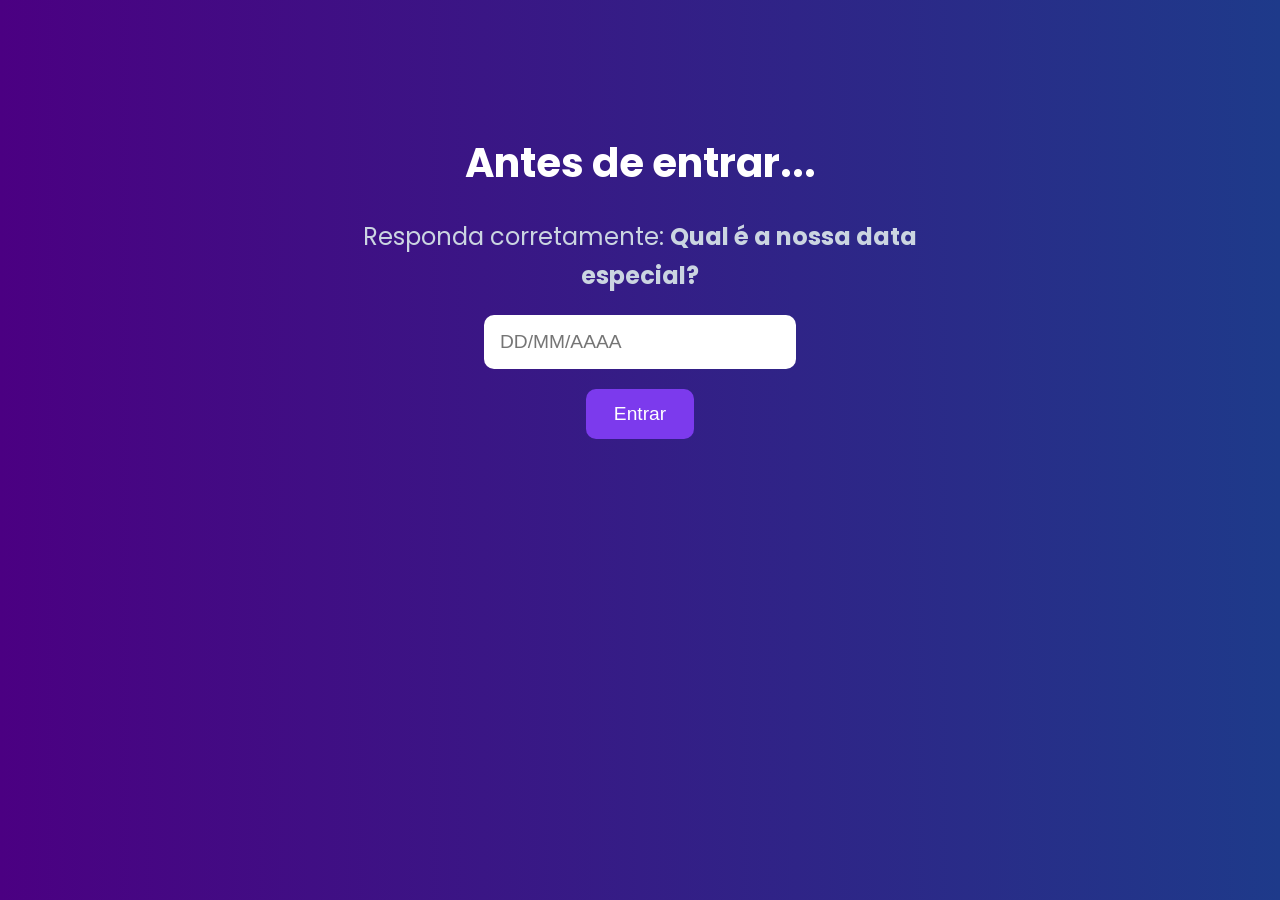
==== index.html @ 5563660d "Update index.html" ====
<!DOCTYPE html>
<html lang="pt-BR">
<head>
  <meta charset="UTF-8" />
  <title>Te amo, mozi</title>
  <link rel="stylesheet" href="style.css" />
  <link
    href="https://fonts.googleapis.com/css2?family=Poppins:wght@400;700&family=Orbitron:wght@700&display=swap"
    rel="stylesheet"
  />
  <style>
    body {
      margin: 0;
      overflow-x: hidden;
      background: linear-gradient(to right, #4b0082, #1e3a8a);
      font-family: "Poppins", sans-serif;
      color: white;
    }

    #conteudo-principal,
    #tela-boas-vindas {
      display: none;
    }

    #tela-senha,
    #tela-boas-vindas {
      text-align: center;
      padding: 80px 20px;
    }

    #tela-senha h2,
    #tela-boas-vindas h2 {
      font-size: 2.5rem;
      margin-bottom: 25px;
    }

    #tela-senha p,
    #tela-boas-vindas p {
      font-size: 1.5rem;
      line-height: 1.6;
      max-width: 600px;
      margin: 0 auto;
    }

    input {
      padding: 16px;
      border-radius: 10px;
      border: none;
      font-size: 1.2rem;
      width: 280px;
      max-width: 90%;
      margin-top: 20px;
    }

    button {
      padding: 14px 28px;
      border-radius: 10px;
      border: none;
      background-color: #7c3aed;
      color: white;
      font-size: 1.2rem;
      margin-top: 20px;
      cursor: pointer;
    }

    .erro {
      color: #f87171;
      margin-top: 15px;
      font-size: 1.1rem;
    }

    .fade-in {
      animation: fadeIn 1.2s ease forwards;
    }

    @keyframes fadeIn {
      from {
        opacity: 0;
        transform: translateY(20px);
      }
      to {
        opacity: 1;
        transform: translateY(0);
      }
    }

    .digitando {
      font-size: 1.3rem;
      font-weight: 400;
      color: #dbeafe;
      margin-top: 20px;
      min-height: 2rem;
      font-family: "Poppins", sans-serif;
    }

    .mensagem-apos-contador {
      margin-top: 30px;
      font-size: 1.2rem;
      color: #f1f5f9;
      padding: 0 20px;
    }

    .mensagens-finais {
      margin-top: 40px;
      font-size: 1.3rem;
      color: #dbeafe;
      padding: 0 20px;
      max-width: 700px;
      margin-left: auto;
      margin-right: auto;
      line-height: 1.6;
    }

    @media screen and (max-width: 600px) {
      #tela-senha h2,
      #tela-boas-vindas h2 {
        font-size: 2rem;
      }

      #tela-senha p,
      #tela-boas-vindas p {
        font-size: 1.2rem;
      }

      input,
      button {
        font-size: 1.1rem;
      }

      .digitando {
        font-size: 1.2rem;
      }

      .mensagens-finais {
        font-size: 1.1rem;
      }
    }
  </style>
</head>
<body>
  <!-- TELA DE PERGUNTA -->
  <div id="tela-senha">
    <h2>Antes de entrar...</h2>
    <p>Responda corretamente: <strong>Qual é a nossa data especial?</strong></p>
    <input type="text" id="resposta" placeholder="DD/MM/AAAA" />
    <br />
    <button onclick="verificarResposta()">Entrar</button>
    <div id="mensagem-erro" class="erro"></div>
  </div>

  <!-- TELA DE BOAS-VINDAS -->
  <div id="tela-boas-vindas">
    <h2 class="fade-in">Bem-vinda, mozi! 💜</h2>
    <p class="digitando" id="mensagem-digitando"></p>
  </div>

  <!-- CONTEÚDO PRINCIPAL -->
  <div id="conteudo-principal">
    <h1>Te amo para sempre</h1>
    <p>Desde 02/11/2021 às 23:27 se passaram:</p>

    <div class="contador-blocos">
      <div class="bloco">
        <div class="valor" id="anos" style="color: #1e3a8a;">00</div>
        <div class="label">ANOS</div>
      </div>
      <div class="bloco">
        <div class="valor" id="meses" style="color: #1e3a8a;">00</div>
        <div class="label">MESES</div>
      </div>
      <div class="bloco">
        <div class="valor" id="dias" style="color: #1e3a8a;">00</div>
        <div class="label">DIAS</div>
      </div>
      <div class="bloco">
        <div class="valor" id="horas" style="color: #1e3a8a;">00</div>
        <div class="label">HORAS</div>
      </div>
      <div class="bloco">
        <div class="valor" id="minutos" style="color: #1e3a8a;">00</div>
        <div class="label">MINUTOS</div>
      </div>
      <div class="bloco">
        <div class="valor" id="segundos" style="color: #1e3a8a;">00</div>
        <div class="label">SEGUNDOS</div>
      </div>
    </div>

    <div class="mensagem-apos-contador">
      <p>A cada instante que passa o meu amor por você só aumenta.  
      <br>Sorte a minha é saber que este contador vai até o infinito!</p>
    </div>

    <div class="carrossel">
      <div class="moldura">
        <img
          id="imagem-carrossel"
          src="imagens/imagem1.jpg"
          alt="Carrossel de fotos"
        />
      </div>
    </div>

    <div class="mensagens-finais">
      <p>Quero que você acesse esta página sempre que estiver insegura com alguma coisa.  
      Nós vamos ficar juntos para sempre, e é por isso que faremos tudo dar certo!</p>

      <p>Obrigado por dividir a eternidade comigo.  
      Te amo, mozi 💜</p>
    </div>
  </div>

  <!-- SCRIPTS -->
  <script src="script.js"></script>
  <script>
    function verificarResposta() {
      const resposta = document.getElementById("resposta").value.trim().toLowerCase();
      const correta = "02/11/2021";

      if (resposta === correta || resposta === "02-11-2021") {
        document.getElementById("tela-senha").style.display = "none";
        document.getElementById("tela-boas-vindas").style.display = "block";

        digitarMensagem("A cada segundo que passa eu te amo ainda mais...");

        setTimeout(() => {
          document.getElementById("tela-boas-vindas").style.display = "none";
          const conteudo = document.getElementById("conteudo-principal");
          conteudo.style.display = "block";
          conteudo.classList.add("fade-in");
        }, 6500);
      } else {
        document.getElementById("mensagem-erro").textContent = "Não é essa kkkkk";
      }
    }

    function digitarMensagem(texto) {
      const elemento = document.getElementById("mensagem-digitando");
      elemento.textContent = "";
      let i = 0;
      const intervalo = setInterval(() => {
        elemento.textContent += texto.charAt(i);
        i++;
        if (i >= texto.length) clearInterval(intervalo);
      }, 50);
    }
  </script>
</body>
</html>
---- style.css ----
@import url('https://fonts.googleapis.com/css2?family=Poppins:wght@400;700&family=Orbitron:wght@700&display=swap');

body {
    margin: 0;
    overflow-x: hidden;
    background: linear-gradient(to right, #4b0082, #1e3a8a);
    font-family: 'Poppins', sans-serif;
    color: white;
    text-align: center;
    padding: 20px;
}

h1 {
    font-size: 2.5rem;
    margin-top: 20px;
}

p {
    font-size: 1.2rem;
    color: #cbd5e1;
}

.contador-blocos {
    display: flex;
    flex-wrap: wrap;
    justify-content: center;
    gap: 20px;
    margin: 30px 0;
}

.bloco {
    display: flex;
    flex-direction: column;
    align-items: center;
    background-color: #0f172a;
    border-radius: 12px;
    padding: 14px 20px;
    min-width: 90px;
    box-shadow: 0 4px 12px rgba(0,0,0,0.3);
}

.valor {
    font-family: 'Orbitron', sans-serif;
    font-size: 2.5rem;
    color: #38bdf8;
    letter-spacing: 2px;
}

.label {
    font-size: 0.9rem;
    color: #f1f5f9;
    margin-top: 5px;
}

.carrossel {
    margin-top: 30px;
    display: flex;
    justify-content: center;
}

.moldura {
    display: inline-block;
    padding: 6px;
    border-radius: 24px;
    background: linear-gradient(135deg, #7c3aed, #3b82f6);
    box-shadow: 0 0 20px rgba(124, 58, 237, 0.5);
    width: 100%;
    max-width: 500px;
}

.carrossel img {
    width: 100%;
    height: auto;
    border-radius: 20px;
    display: block;
    transition: opacity 1s ease-in-out;
}

.mensagem {
    margin-top: 40px;
    font-size: 1.4rem;
    color: #dbeafe;
    font-weight: bold;
}

@media screen and (max-width: 600px) {
    h1 {
        font-size: 2rem;
    }

    .valor {
        font-size: 3rem;
    }

    .label, p {
        font-size: 1.1rem;
    }

    .bloco {
        min-width: 100px;
        padding: 16px;
    }

    .mensagem {
        font-size: 1.2rem;
    }

    .moldura {
        max-width: 100%;
    }
}
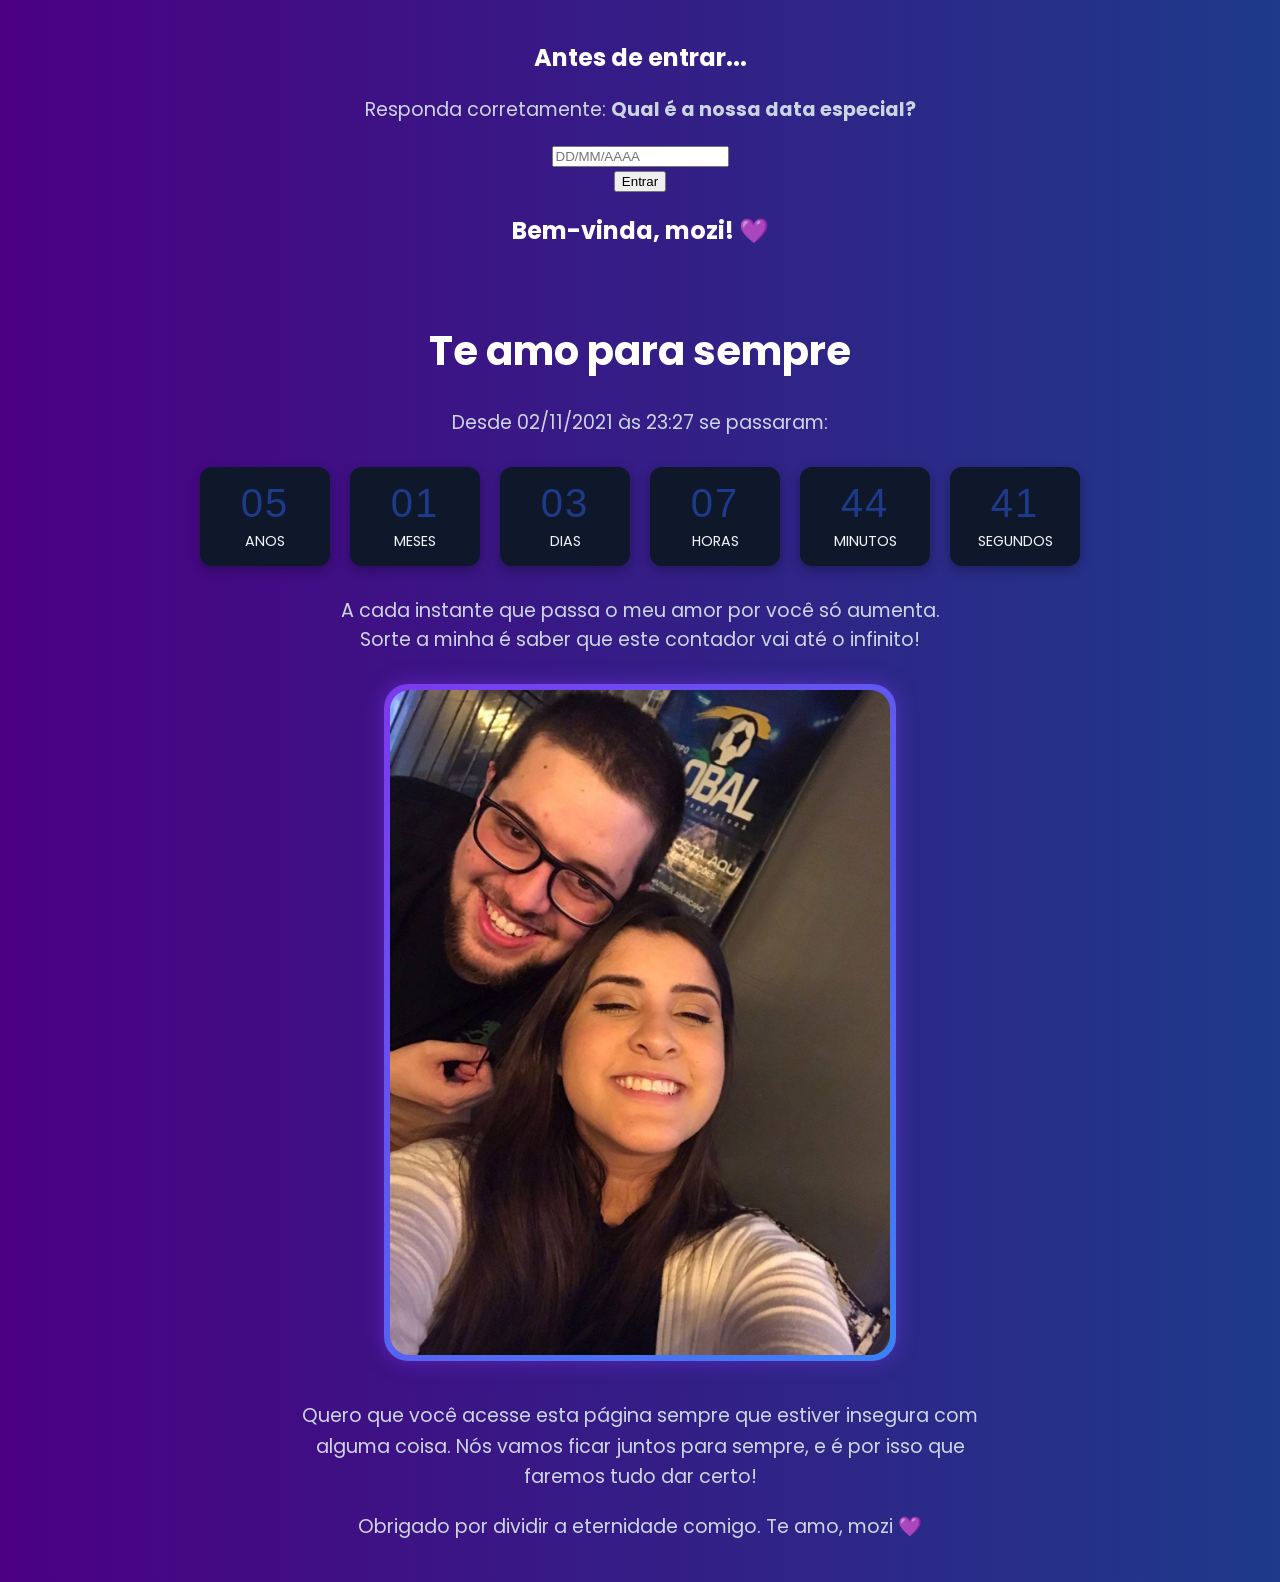
==== commit 0f03766b: "Update index.html" ====
--- a/index.html
+++ b/index.html
@@ -2,140 +2,13 @@
 <html lang="pt-BR">
 <head>
   <meta charset="UTF-8" />
+  <meta name="viewport" content="width=device-width, initial-scale=1.0, maximum-scale=1.0, user-scalable=no" />
   <title>Te amo, mozi</title>
   <link rel="stylesheet" href="style.css" />
   <link
     href="https://fonts.googleapis.com/css2?family=Poppins:wght@400;700&family=Orbitron:wght@700&display=swap"
     rel="stylesheet"
   />
-  <style>
-    body {
-      margin: 0;
-      overflow-x: hidden;
-      background: linear-gradient(to right, #4b0082, #1e3a8a);
-      font-family: "Poppins", sans-serif;
-      color: white;
-    }
-
-    #conteudo-principal,
-    #tela-boas-vindas {
-      display: none;
-    }
-
-    #tela-senha,
-    #tela-boas-vindas {
-      text-align: center;
-      padding: 80px 20px;
-    }
-
-    #tela-senha h2,
-    #tela-boas-vindas h2 {
-      font-size: 2.5rem;
-      margin-bottom: 25px;
-    }
-
-    #tela-senha p,
-    #tela-boas-vindas p {
-      font-size: 1.5rem;
-      line-height: 1.6;
-      max-width: 600px;
-      margin: 0 auto;
-    }
-
-    input {
-      padding: 16px;
-      border-radius: 10px;
-      border: none;
-      font-size: 1.2rem;
-      width: 280px;
-      max-width: 90%;
-      margin-top: 20px;
-    }
-
-    button {
-      padding: 14px 28px;
-      border-radius: 10px;
-      border: none;
-      background-color: #7c3aed;
-      color: white;
-      font-size: 1.2rem;
-      margin-top: 20px;
-      cursor: pointer;
-    }
-
-    .erro {
-      color: #f87171;
-      margin-top: 15px;
-      font-size: 1.1rem;
-    }
-
-    .fade-in {
-      animation: fadeIn 1.2s ease forwards;
-    }
-
-    @keyframes fadeIn {
-      from {
-        opacity: 0;
-        transform: translateY(20px);
-      }
-      to {
-        opacity: 1;
-        transform: translateY(0);
-      }
-    }
-
-    .digitando {
-      font-size: 1.3rem;
-      font-weight: 400;
-      color: #dbeafe;
-      margin-top: 20px;
-      min-height: 2rem;
-      font-family: "Poppins", sans-serif;
-    }
-
-    .mensagem-apos-contador {
-      margin-top: 30px;
-      font-size: 1.2rem;
-      color: #f1f5f9;
-      padding: 0 20px;
-    }
-
-    .mensagens-finais {
-      margin-top: 40px;
-      font-size: 1.3rem;
-      color: #dbeafe;
-      padding: 0 20px;
-      max-width: 700px;
-      margin-left: auto;
-      margin-right: auto;
-      line-height: 1.6;
-    }
-
-    @media screen and (max-width: 600px) {
-      #tela-senha h2,
-      #tela-boas-vindas h2 {
-        font-size: 2rem;
-      }
-
-      #tela-senha p,
-      #tela-boas-vindas p {
-        font-size: 1.2rem;
-      }
-
-      input,
-      button {
-        font-size: 1.1rem;
-      }
-
-      .digitando {
-        font-size: 1.2rem;
-      }
-
-      .mensagens-finais {
-        font-size: 1.1rem;
-      }
-    }
-  </style>
 </head>
 <body>
   <!-- TELA DE PERGUNTA -->
@@ -160,30 +33,12 @@
     <p>Desde 02/11/2021 às 23:27 se passaram:</p>
 
     <div class="contador-blocos">
-      <div class="bloco">
-        <div class="valor" id="anos" style="color: #1e3a8a;">00</div>
-        <div class="label">ANOS</div>
-      </div>
-      <div class="bloco">
-        <div class="valor" id="meses" style="color: #1e3a8a;">00</div>
-        <div class="label">MESES</div>
-      </div>
-      <div class="bloco">
-        <div class="valor" id="dias" style="color: #1e3a8a;">00</div>
-        <div class="label">DIAS</div>
-      </div>
-      <div class="bloco">
-        <div class="valor" id="horas" style="color: #1e3a8a;">00</div>
-        <div class="label">HORAS</div>
-      </div>
-      <div class="bloco">
-        <div class="valor" id="minutos" style="color: #1e3a8a;">00</div>
-        <div class="label">MINUTOS</div>
-      </div>
-      <div class="bloco">
-        <div class="valor" id="segundos" style="color: #1e3a8a;">00</div>
-        <div class="label">SEGUNDOS</div>
-      </div>
+      <div class="bloco"><div class="valor" id="anos" style="color: #1e3a8a;">00</div><div class="label">ANOS</div></div>
+      <div class="bloco"><div class="valor" id="meses" style="color: #1e3a8a;">00</div><div class="label">MESES</div></div>
+      <div class="bloco"><div class="valor" id="dias" style="color: #1e3a8a;">00</div><div class="label">DIAS</div></div>
+      <div class="bloco"><div class="valor" id="horas" style="color: #1e3a8a;">00</div><div class="label">HORAS</div></div>
+      <div class="bloco"><div class="valor" id="minutos" style="color: #1e3a8a;">00</div><div class="label">MINUTOS</div></div>
+      <div class="bloco"><div class="valor" id="segundos" style="color: #1e3a8a;">00</div><div class="label">SEGUNDOS</div></div>
     </div>
 
     <div class="mensagem-apos-contador">
@@ -193,11 +48,7 @@
 
     <div class="carrossel">
       <div class="moldura">
-        <img
-          id="imagem-carrossel"
-          src="imagens/imagem1.jpg"
-          alt="Carrossel de fotos"
-        />
+        <img id="imagem-carrossel" src="imagens/imagem1.jpg" alt="Carrossel de fotos" />
       </div>
     </div>
 
@@ -223,11 +74,18 @@
 
         digitarMensagem("A cada segundo que passa eu te amo ainda mais...");
 
+        // Habilita zoom novamente quando o conteúdo principal for exibido
         setTimeout(() => {
           document.getElementById("tela-boas-vindas").style.display = "none";
           const conteudo = document.getElementById("conteudo-principal");
           conteudo.style.display = "block";
           conteudo.classList.add("fade-in");
+
+          // Atualiza meta tag viewport para permitir zoom novamente
+          const viewport = document.querySelector('meta[name=viewport]');
+          if (viewport) {
+            viewport.setAttribute("content", "width=device-width, initial-scale=1.0");
+          }
         }, 6500);
       } else {
         document.getElementById("mensagem-erro").textContent = "Não é essa kkkkk";
--- a/style.css
+++ b/style.css
@@ -1,111 +1,161 @@
 @import url('https://fonts.googleapis.com/css2?family=Poppins:wght@400;700&family=Orbitron:wght@700&display=swap');
 
 body {
-    margin: 0;
-    overflow-x: hidden;
-    background: linear-gradient(to right, #4b0082, #1e3a8a);
-    font-family: 'Poppins', sans-serif;
-    color: white;
-    text-align: center;
-    padding: 20px;
+  margin: 0;
+  overflow-x: hidden;
+  background: linear-gradient(to right, #4b0082, #1e3a8a);
+  font-family: 'Poppins', sans-serif;
+  color: white;
+  text-align: center;
+  padding: 20px;
 }
 
 h1 {
-    font-size: 2.5rem;
-    margin-top: 20px;
+  font-size: 2.5rem;
+  margin-top: 20px;
 }
 
 p {
-    font-size: 1.2rem;
-    color: #cbd5e1;
+  font-size: 1.2rem;
+  color: #cbd5e1;
 }
 
 .contador-blocos {
-    display: flex;
-    flex-wrap: wrap;
-    justify-content: center;
-    gap: 20px;
-    margin: 30px 0;
+  display: flex;
+  flex-wrap: wrap;
+  justify-content: center;
+  gap: 20px;
+  margin: 30px 0;
 }
 
 .bloco {
-    display: flex;
-    flex-direction: column;
-    align-items: center;
-    background-color: #0f172a;
-    border-radius: 12px;
-    padding: 14px 20px;
-    min-width: 90px;
-    box-shadow: 0 4px 12px rgba(0,0,0,0.3);
+  display: flex;
+  flex-direction: column;
+  align-items: center;
+  background-color: #0f172a;
+  border-radius: 12px;
+  padding: 14px 20px;
+  min-width: 90px;
+  box-shadow: 0 4px 12px rgba(0,0,0,0.3);
 }
 
 .valor {
-    font-family: 'Orbitron', sans-serif;
-    font-size: 2.5rem;
-    color: #38bdf8;
-    letter-spacing: 2px;
+  font-family: 'Orbitron', sans-serif;
+  font-size: 2.5rem;
+  color: #1e3a8a; /* mesma cor do fundo */
+  letter-spacing: 2px;
 }
 
 .label {
-    font-size: 0.9rem;
-    color: #f1f5f9;
-    margin-top: 5px;
+  font-size: 0.9rem;
+  color: #f1f5f9;
+  margin-top: 5px;
 }
 
 .carrossel {
-    margin-top: 30px;
-    display: flex;
-    justify-content: center;
+  margin-top: 30px;
+  display: flex;
+  justify-content: center;
 }
 
 .moldura {
-    display: inline-block;
-    padding: 6px;
-    border-radius: 24px;
-    background: linear-gradient(135deg, #7c3aed, #3b82f6);
-    box-shadow: 0 0 20px rgba(124, 58, 237, 0.5);
-    width: 100%;
-    max-width: 500px;
+  display: inline-block;
+  padding: 6px;
+  border-radius: 24px;
+  background: linear-gradient(135deg, #7c3aed, #3b82f6);
+  box-shadow: 0 0 20px rgba(124, 58, 237, 0.5);
+  width: 100%;
+  max-width: 500px;
 }
 
 .carrossel img {
-    width: 100%;
-    height: auto;
-    border-radius: 20px;
-    display: block;
-    transition: opacity 1s ease-in-out;
+  width: 100%;
+  height: auto;
+  border-radius: 20px;
+  display: block;
+  transition: opacity 1s ease-in-out;
 }
 
-.mensagem {
-    margin-top: 40px;
-    font-size: 1.4rem;
-    color: #dbeafe;
-    font-weight: bold;
+.mensagem-apos-contador {
+  margin-top: 30px;
+  font-size: 1.2rem;
+  color: #f1f5f9;
+  padding: 0 20px;
+}
+
+.mensagens-finais {
+  margin-top: 40px;
+  font-size: 1.3rem;
+  color: #dbeafe;
+  padding: 0 20px;
+  max-width: 700px;
+  margin-left: auto;
+  margin-right: auto;
+  line-height: 1.6;
+}
+
+.fade-in {
+  animation: fadeIn 1.2s ease forwards;
+}
+
+@keyframes fadeIn {
+  from {
+    opacity: 0;
+    transform: translateY(20px);
+  }
+  to {
+    opacity: 1;
+    transform: translateY(0);
+  }
+}
+
+.digitando {
+  font-size: 1.3rem;
+  font-weight: 400;
+  color: #dbeafe;
+  margin-top: 20px;
+  min-height: 2rem;
+  font-family: "Poppins", sans-serif;
+}
+
+.erro {
+  color: #f87171;
+  margin-top: 15px;
+  font-size: 1.1rem;
 }
 
 @media screen and (max-width: 600px) {
-    h1 {
-        font-size: 2rem;
-    }
+  h1 {
+    font-size: 2rem;
+  }
 
-    .valor {
-        font-size: 3rem;
-    }
+  .valor {
+    font-size: 3rem;
+  }
 
-    .label, p {
-        font-size: 1.1rem;
-    }
+  .label, p {
+    font-size: 1.1rem;
+  }
 
-    .bloco {
-        min-width: 100px;
-        padding: 16px;
-    }
+  .bloco {
+    min-width: 100px;
+    padding: 16px;
+  }
 
-    .mensagem {
-        font-size: 1.2rem;
-    }
+  .mensagem-apos-contador {
+    font-size: 1.1rem;
+  }
 
-    .moldura {
-        max-width: 100%;
-    }
+  .mensagens-finais {
+    font-size: 1.1rem;
+  }
+
+  input,
+  button {
+    font-size: 16px !important; /* evita zoom no iOS */
+  }
+
+  .digitando {
+    font-size: 1.2rem;
+  }
 }
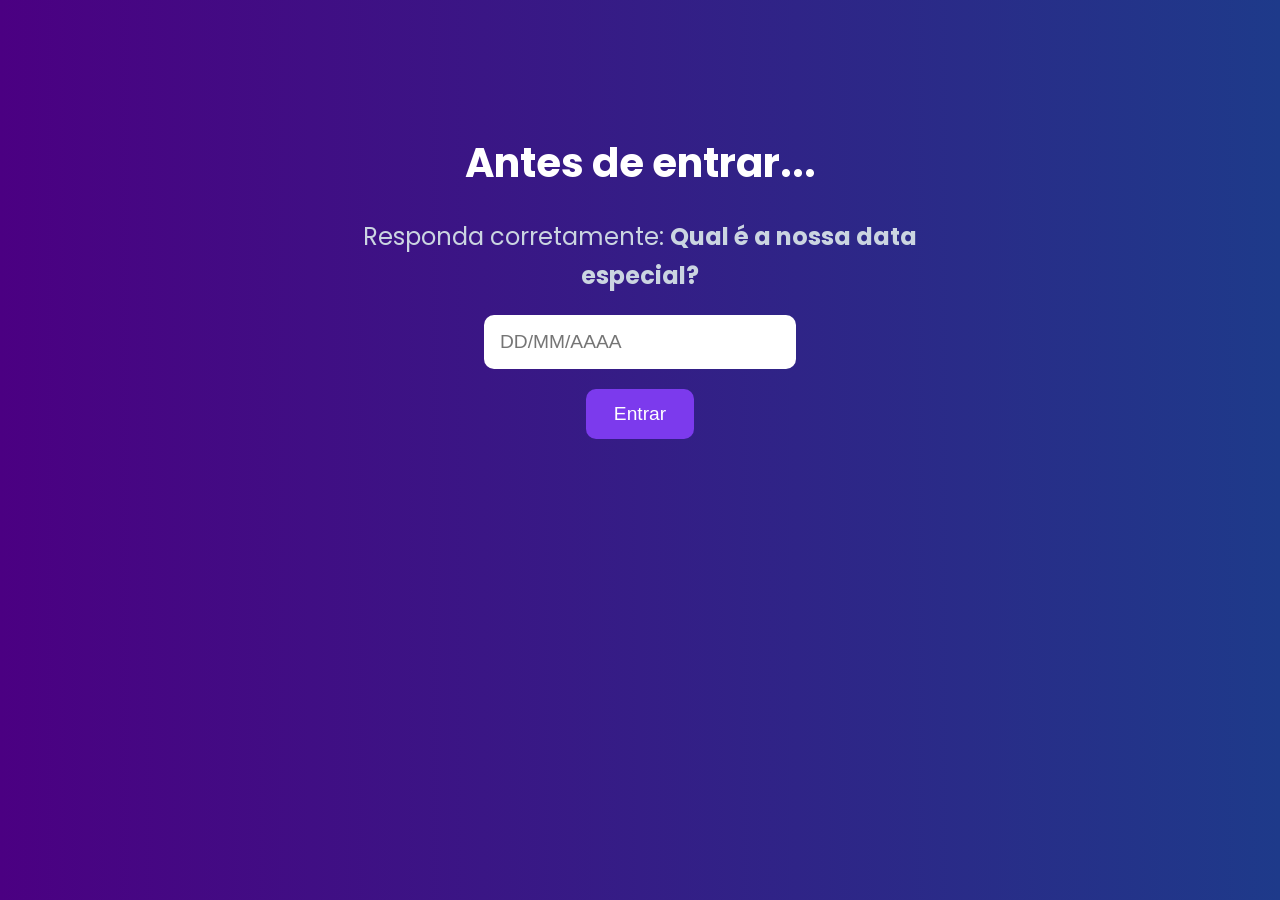
==== commit b62ae4ef: "Update index.html" ====
--- a/index.html
+++ b/index.html
@@ -10,6 +10,143 @@
     rel="stylesheet"
   />
 </head>
+<head>
+  <meta charset="UTF-8" />
+  <title>Te amo, mozi</title>
+  <link rel="stylesheet" href="style.css" />
+  <link
+    href="https://fonts.googleapis.com/css2?family=Poppins:wght@400;700&family=Orbitron:wght@700&display=swap"
+    rel="stylesheet"
+  />
+  <style>
+    body {
+      margin: 0;
+      overflow-x: hidden;
+      background: linear-gradient(to right, #4b0082, #1e3a8a);
+      font-family: "Poppins", sans-serif;
+      color: white;
+    }
+
+    #conteudo-principal,
+    #tela-boas-vindas {
+      display: none;
+    }
+
+    #tela-senha,
+    #tela-boas-vindas {
+      text-align: center;
+      padding: 80px 20px;
+    }
+
+    #tela-senha h2,
+    #tela-boas-vindas h2 {
+      font-size: 2.5rem;
+      margin-bottom: 25px;
+    }
+
+    #tela-senha p,
+    #tela-boas-vindas p {
+      font-size: 1.5rem;
+      line-height: 1.6;
+      max-width: 600px;
+      margin: 0 auto;
+    }
+
+    input {
+      padding: 16px;
+      border-radius: 10px;
+      border: none;
+      font-size: 1.2rem;
+      width: 280px;
+      max-width: 90%;
+      margin-top: 20px;
+    }
+
+    button {
+      padding: 14px 28px;
+      border-radius: 10px;
+      border: none;
+      background-color: #7c3aed;
+      color: white;
+      font-size: 1.2rem;
+      margin-top: 20px;
+      cursor: pointer;
+    }
+
+    .erro {
+      color: #f87171;
+      margin-top: 15px;
+      font-size: 1.1rem;
+    }
+
+    .fade-in {
+      animation: fadeIn 1.2s ease forwards;
+    }
+
+    @keyframes fadeIn {
+      from {
+        opacity: 0;
+        transform: translateY(20px);
+      }
+      to {
+        opacity: 1;
+        transform: translateY(0);
+      }
+    }
+
+    .digitando {
+      font-size: 1.3rem;
+      font-weight: 400;
+      color: #dbeafe;
+      margin-top: 20px;
+      min-height: 2rem;
+      font-family: "Poppins", sans-serif;
+    }
+
+    .mensagem-apos-contador {
+      margin-top: 30px;
+      font-size: 1.2rem;
+      color: #f1f5f9;
+      padding: 0 20px;
+    }
+
+    .mensagens-finais {
+      margin-top: 40px;
+      font-size: 1.3rem;
+      color: #dbeafe;
+      padding: 0 20px;
+      max-width: 700px;
+      margin-left: auto;
+      margin-right: auto;
+      line-height: 1.6;
+    }
+
+    @media screen and (max-width: 600px) {
+      #tela-senha h2,
+      #tela-boas-vindas h2 {
+        font-size: 2rem;
+      }
+
+      #tela-senha p,
+      #tela-boas-vindas p {
+        font-size: 1.2rem;
+      }
+
+      input,
+      button {
+        font-size: 1.1rem;
+      }
+
+      .digitando {
+        font-size: 1.2rem;
+      }
+
+      .mensagens-finais {
+        font-size: 1.1rem;
+      }
+    }
+  </style>
+</head>
 <body>
   <!-- TELA DE PERGUNTA -->
   <div id="tela-senha">
@@ -33,12 +170,30 @@
     <p>Desde 02/11/2021 às 23:27 se passaram:</p>
 
     <div class="contador-blocos">
-      <div class="bloco"><div class="valor" id="anos" style="color: #1e3a8a;">00</div><div class="label">ANOS</div></div>
-      <div class="bloco"><div class="valor" id="meses" style="color: #1e3a8a;">00</div><div class="label">MESES</div></div>
-      <div class="bloco"><div class="valor" id="dias" style="color: #1e3a8a;">00</div><div class="label">DIAS</div></div>
-      <div class="bloco"><div class="valor" id="horas" style="color: #1e3a8a;">00</div><div class="label">HORAS</div></div>
-      <div class="bloco"><div class="valor" id="minutos" style="color: #1e3a8a;">00</div><div class="label">MINUTOS</div></div>
-      <div class="bloco"><div class="valor" id="segundos" style="color: #1e3a8a;">00</div><div class="label">SEGUNDOS</div></div>
+      <div class="bloco">
+        <div class="valor" id="anos" style="color: #1e3a8a;">00</div>
+        <div class="label">ANOS</div>
+      </div>
+      <div class="bloco">
+        <div class="valor" id="meses" style="color: #1e3a8a;">00</div>
+        <div class="label">MESES</div>
+      </div>
+      <div class="bloco">
+        <div class="valor" id="dias" style="color: #1e3a8a;">00</div>
+        <div class="label">DIAS</div>
+      </div>
+      <div class="bloco">
+        <div class="valor" id="horas" style="color: #1e3a8a;">00</div>
+        <div class="label">HORAS</div>
+      </div>
+      <div class="bloco">
+        <div class="valor" id="minutos" style="color: #1e3a8a;">00</div>
+        <div class="label">MINUTOS</div>
+      </div>
+      <div class="bloco">
+        <div class="valor" id="segundos" style="color: #1e3a8a;">00</div>
+        <div class="label">SEGUNDOS</div>
+      </div>
     </div>
 
     <div class="mensagem-apos-contador">
@@ -48,7 +203,11 @@
 
     <div class="carrossel">
       <div class="moldura">
-        <img id="imagem-carrossel" src="imagens/imagem1.jpg" alt="Carrossel de fotos" />
+        <img
+          id="imagem-carrossel"
+          src="imagens/imagem1.jpg"
+          alt="Carrossel de fotos"
+        />
       </div>
     </div>
 
@@ -74,18 +233,11 @@
 
         digitarMensagem("A cada segundo que passa eu te amo ainda mais...");
 
-        // Habilita zoom novamente quando o conteúdo principal for exibido
         setTimeout(() => {
           document.getElementById("tela-boas-vindas").style.display = "none";
           const conteudo = document.getElementById("conteudo-principal");
           conteudo.style.display = "block";
           conteudo.classList.add("fade-in");
-
-          // Atualiza meta tag viewport para permitir zoom novamente
-          const viewport = document.querySelector('meta[name=viewport]');
-          if (viewport) {
-            viewport.setAttribute("content", "width=device-width, initial-scale=1.0");
-          }
         }, 6500);
       } else {
         document.getElementById("mensagem-erro").textContent = "Não é essa kkkkk";
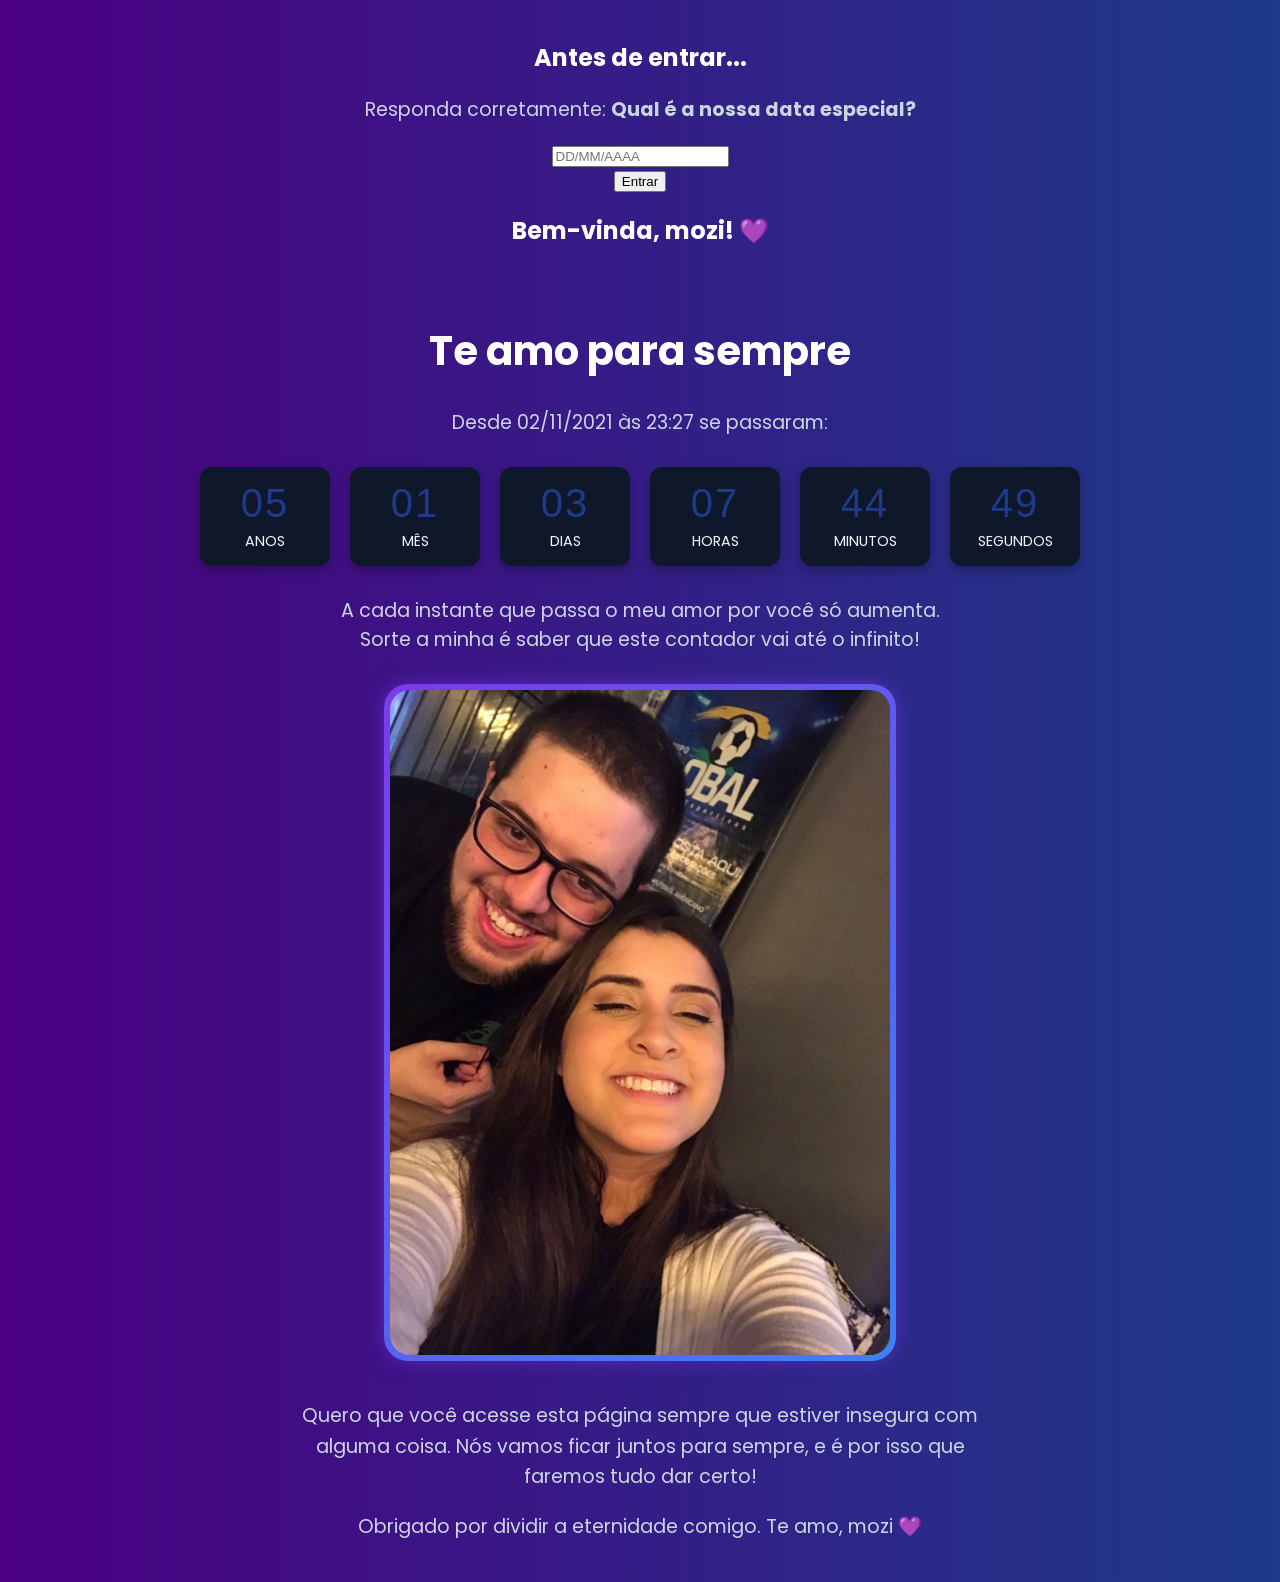
==== commit 8ad97e62: "Update index.html" ====
--- a/index.html
+++ b/index.html
@@ -1,15 +1,5 @@
 <!DOCTYPE html>
 <html lang="pt-BR">
-<head>
-  <meta charset="UTF-8" />
-  <meta name="viewport" content="width=device-width, initial-scale=1.0, maximum-scale=1.0, user-scalable=no" />
-  <title>Te amo, mozi</title>
-  <link rel="stylesheet" href="style.css" />
-  <link
-    href="https://fonts.googleapis.com/css2?family=Poppins:wght@400;700&family=Orbitron:wght@700&display=swap"
-    rel="stylesheet"
-  />
-</head>
 <head>
   <meta charset="UTF-8" />
   <title>Te amo, mozi</title>
@@ -18,134 +8,6 @@
     href="https://fonts.googleapis.com/css2?family=Poppins:wght@400;700&family=Orbitron:wght@700&display=swap"
     rel="stylesheet"
   />
-  <style>
-    body {
-      margin: 0;
-      overflow-x: hidden;
-      background: linear-gradient(to right, #4b0082, #1e3a8a);
-      font-family: "Poppins", sans-serif;
-      color: white;
-    }
-
-    #conteudo-principal,
-    #tela-boas-vindas {
-      display: none;
-    }
-
-    #tela-senha,
-    #tela-boas-vindas {
-      text-align: center;
-      padding: 80px 20px;
-    }
-
-    #tela-senha h2,
-    #tela-boas-vindas h2 {
-      font-size: 2.5rem;
-      margin-bottom: 25px;
-    }
-
-    #tela-senha p,
-    #tela-boas-vindas p {
-      font-size: 1.5rem;
-      line-height: 1.6;
-      max-width: 600px;
-      margin: 0 auto;
-    }
-
-    input {
-      padding: 16px;
-      border-radius: 10px;
-      border: none;
-      font-size: 1.2rem;
-      width: 280px;
-      max-width: 90%;
-      margin-top: 20px;
-    }
-
-    button {
-      padding: 14px 28px;
-      border-radius: 10px;
-      border: none;
-      background-color: #7c3aed;
-      color: white;
-      font-size: 1.2rem;
-      margin-top: 20px;
-      cursor: pointer;
-    }
-
-    .erro {
-      color: #f87171;
-      margin-top: 15px;
-      font-size: 1.1rem;
-    }
-
-    .fade-in {
-      animation: fadeIn 1.2s ease forwards;
-    }
-
-    @keyframes fadeIn {
-      from {
-        opacity: 0;
-        transform: translateY(20px);
-      }
-      to {
-        opacity: 1;
-        transform: translateY(0);
-      }
-    }
-
-    .digitando {
-      font-size: 1.3rem;
-      font-weight: 400;
-      color: #dbeafe;
-      margin-top: 20px;
-      min-height: 2rem;
-      font-family: "Poppins", sans-serif;
-    }
-
-    .mensagem-apos-contador {
-      margin-top: 30px;
-      font-size: 1.2rem;
-      color: #f1f5f9;
-      padding: 0 20px;
-    }
-
-    .mensagens-finais {
-      margin-top: 40px;
-      font-size: 1.3rem;
-      color: #dbeafe;
-      padding: 0 20px;
-      max-width: 700px;
-      margin-left: auto;
-      margin-right: auto;
-      line-height: 1.6;
-    }
-
-    @media screen and (max-width: 600px) {
-      #tela-senha h2,
-      #tela-boas-vindas h2 {
-        font-size: 2rem;
-      }
-
-      #tela-senha p,
-      #tela-boas-vindas p {
-        font-size: 1.2rem;
-      }
-
-      input,
-      button {
-        font-size: 1.1rem;
-      }
-
-      .digitando {
-        font-size: 1.2rem;
-      }
-
-      .mensagens-finais {
-        font-size: 1.1rem;
-      }
-    }
-  </style>
 </head>
 <body>
   <!-- TELA DE PERGUNTA -->
@@ -170,30 +32,12 @@
     <p>Desde 02/11/2021 às 23:27 se passaram:</p>
 
     <div class="contador-blocos">
-      <div class="bloco">
-        <div class="valor" id="anos" style="color: #1e3a8a;">00</div>
-        <div class="label">ANOS</div>
-      </div>
-      <div class="bloco">
-        <div class="valor" id="meses" style="color: #1e3a8a;">00</div>
-        <div class="label">MESES</div>
-      </div>
-      <div class="bloco">
-        <div class="valor" id="dias" style="color: #1e3a8a;">00</div>
-        <div class="label">DIAS</div>
-      </div>
-      <div class="bloco">
-        <div class="valor" id="horas" style="color: #1e3a8a;">00</div>
-        <div class="label">HORAS</div>
-      </div>
-      <div class="bloco">
-        <div class="valor" id="minutos" style="color: #1e3a8a;">00</div>
-        <div class="label">MINUTOS</div>
-      </div>
-      <div class="bloco">
-        <div class="valor" id="segundos" style="color: #1e3a8a;">00</div>
-        <div class="label">SEGUNDOS</div>
-      </div>
+      <div class="bloco"><div class="valor" id="anos" style="color: #1e3a8a;">00</div><div class="label">ANOS</div></div>
+      <div class="bloco"><div class="valor" id="meses" style="color: #1e3a8a;">00</div><div class="label">MESES</div></div>
+      <div class="bloco"><div class="valor" id="dias" style="color: #1e3a8a;">00</div><div class="label">DIAS</div></div>
+      <div class="bloco"><div class="valor" id="horas" style="color: #1e3a8a;">00</div><div class="label">HORAS</div></div>
+      <div class="bloco"><div class="valor" id="minutos" style="color: #1e3a8a;">00</div><div class="label">MINUTOS</div></div>
+      <div class="bloco"><div class="valor" id="segundos" style="color: #1e3a8a;">00</div><div class="label">SEGUNDOS</div></div>
     </div>
 
     <div class="mensagem-apos-contador">
@@ -203,11 +47,7 @@
 
     <div class="carrossel">
       <div class="moldura">
-        <img
-          id="imagem-carrossel"
-          src="imagens/imagem1.jpg"
-          alt="Carrossel de fotos"
-        />
+        <img id="imagem-carrossel" src="imagens/imagem1.jpg" alt="Carrossel de fotos" />
       </div>
     </div>
 
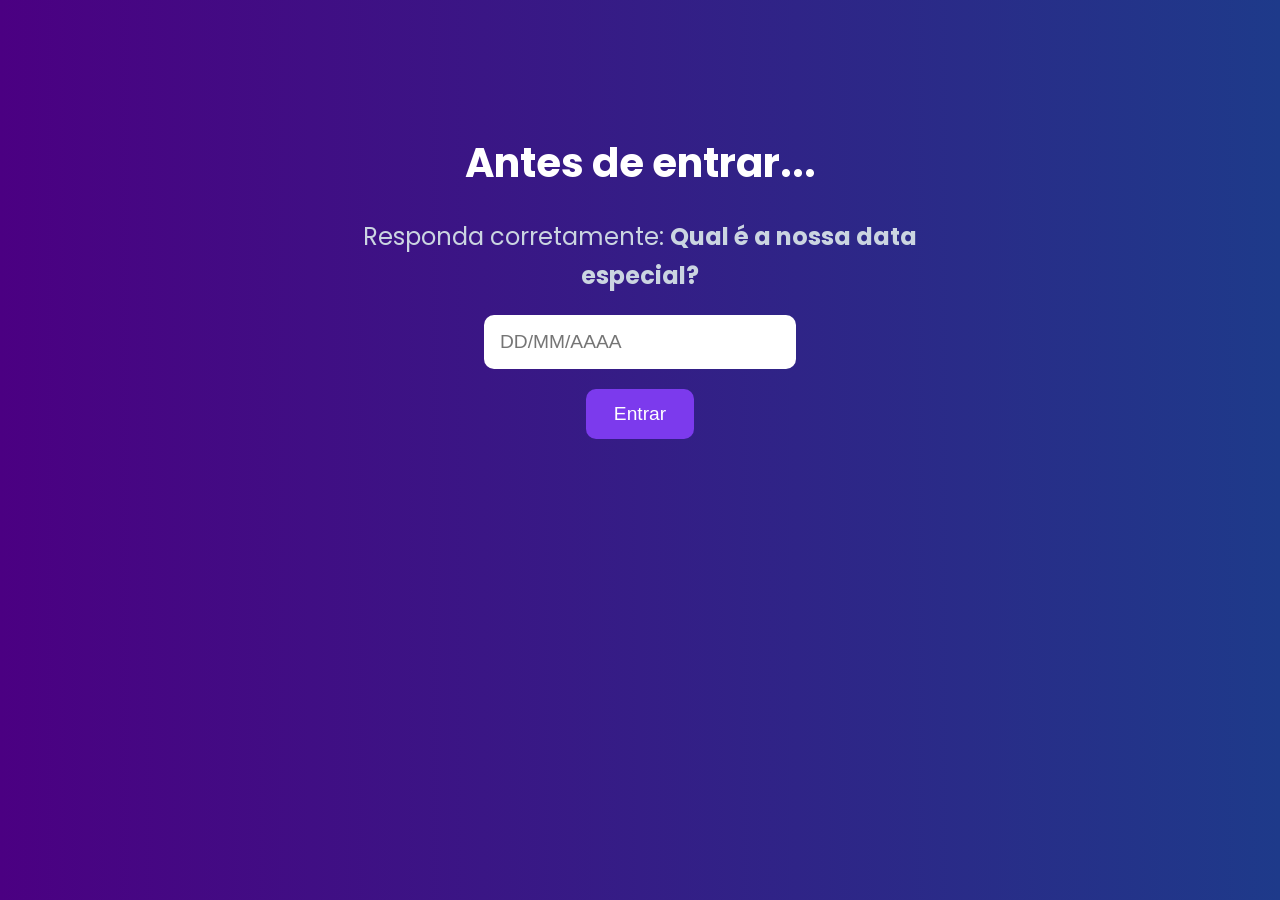
==== commit 9541fadb: "Update index.html" ====
--- a/index.html
+++ b/index.html
@@ -1,5 +1,15 @@
 <!DOCTYPE html>
 <html lang="pt-BR">
+<head>
+  <meta charset="UTF-8" />
+  <meta name="viewport" content="width=device-width, initial-scale=1.0, maximum-scale=1.0, user-scalable=no" />
+  <title>Te amo, mozi</title>
+  <link rel="stylesheet" href="style.css" />
+  <link
+    href="https://fonts.googleapis.com/css2?family=Poppins:wght@400;700&family=Orbitron:wght@700&display=swap"
+    rel="stylesheet"
+  />
+</head>
 <head>
   <meta charset="UTF-8" />
   <title>Te amo, mozi</title>
@@ -8,6 +18,134 @@
     href="https://fonts.googleapis.com/css2?family=Poppins:wght@400;700&family=Orbitron:wght@700&display=swap"
     rel="stylesheet"
   />
+  <style>
+    body {
+      margin: 0;
+      overflow-x: hidden;
+      background: linear-gradient(to right, #4b0082, #1e3a8a);
+      font-family: "Poppins", sans-serif;
+      color: white;
+    }
+
+    #conteudo-principal,
+    #tela-boas-vindas {
+      display: none;
+    }
+
+    #tela-senha,
+    #tela-boas-vindas {
+      text-align: center;
+      padding: 80px 20px;
+    }
+
+    #tela-senha h2,
+    #tela-boas-vindas h2 {
+      font-size: 2.5rem;
+      margin-bottom: 25px;
+    }
+
+    #tela-senha p,
+    #tela-boas-vindas p {
+      font-size: 1.5rem;
+      line-height: 1.6;
+      max-width: 600px;
+      margin: 0 auto;
+    }
+
+    input {
+      padding: 16px;
+      border-radius: 10px;
+      border: none;
+      font-size: 1.2rem;
+      width: 280px;
+      max-width: 90%;
+      margin-top: 20px;
+    }
+
+    button {
+      padding: 14px 28px;
+      border-radius: 10px;
+      border: none;
+      background-color: #7c3aed;
+      color: white;
+      font-size: 1.2rem;
+      margin-top: 20px;
+      cursor: pointer;
+    }
+
+    .erro {
+      color: #f87171;
+      margin-top: 15px;
+      font-size: 1.1rem;
+    }
+
+    .fade-in {
+      animation: fadeIn 1.2s ease forwards;
+    }
+
+    @keyframes fadeIn {
+      from {
+        opacity: 0;
+        transform: translateY(20px);
+      }
+      to {
+        opacity: 1;
+        transform: translateY(0);
+      }
+    }
+
+    .digitando {
+      font-size: 1.3rem;
+      font-weight: 400;
+      color: #dbeafe;
+      margin-top: 20px;
+      min-height: 2rem;
+      font-family: "Poppins", sans-serif;
+    }
+
+    .mensagem-apos-contador {
+      margin-top: 30px;
+      font-size: 1.2rem;
+      color: #f1f5f9;
+      padding: 0 20px;
+    }
+
+    .mensagens-finais {
+      margin-top: 40px;
+      font-size: 1.3rem;
+      color: #dbeafe;
+      padding: 0 20px;
+      max-width: 700px;
+      margin-left: auto;
+      margin-right: auto;
+      line-height: 1.6;
+    }
+
+    @media screen and (max-width: 600px) {
+      #tela-senha h2,
+      #tela-boas-vindas h2 {
+        font-size: 2rem;
+      }
+
+      #tela-senha p,
+      #tela-boas-vindas p {
+        font-size: 1.2rem;
+      }
+
+      input,
+      button {
+        font-size: 1.1rem;
+      }
+
+      .digitando {
+        font-size: 1.2rem;
+      }
+
+      .mensagens-finais {
+        font-size: 1.1rem;
+      }
+    }
+  </style>
 </head>
 <body>
   <!-- TELA DE PERGUNTA -->
@@ -32,12 +170,30 @@
     <p>Desde 02/11/2021 às 23:27 se passaram:</p>
 
     <div class="contador-blocos">
-      <div class="bloco"><div class="valor" id="anos" style="color: #1e3a8a;">00</div><div class="label">ANOS</div></div>
-      <div class="bloco"><div class="valor" id="meses" style="color: #1e3a8a;">00</div><div class="label">MESES</div></div>
-      <div class="bloco"><div class="valor" id="dias" style="color: #1e3a8a;">00</div><div class="label">DIAS</div></div>
-      <div class="bloco"><div class="valor" id="horas" style="color: #1e3a8a;">00</div><div class="label">HORAS</div></div>
-      <div class="bloco"><div class="valor" id="minutos" style="color: #1e3a8a;">00</div><div class="label">MINUTOS</div></div>
-      <div class="bloco"><div class="valor" id="segundos" style="color: #1e3a8a;">00</div><div class="label">SEGUNDOS</div></div>
+      <div class="bloco">
+        <div class="valor" id="anos" style="color: #1e3a8a;">00</div>
+        <div class="label">ANOS</div>
+      </div>
+      <div class="bloco">
+        <div class="valor" id="meses" style="color: #1e3a8a;">00</div>
+        <div class="label">MESES</div>
+      </div>
+      <div class="bloco">
+        <div class="valor" id="dias" style="color: #1e3a8a;">00</div>
+        <div class="label">DIAS</div>
+      </div>
+      <div class="bloco">
+        <div class="valor" id="horas" style="color: #1e3a8a;">00</div>
+        <div class="label">HORAS</div>
+      </div>
+      <div class="bloco">
+        <div class="valor" id="minutos" style="color: #1e3a8a;">00</div>
+        <div class="label">MINUTOS</div>
+      </div>
+      <div class="bloco">
+        <div class="valor" id="segundos" style="color: #1e3a8a;">00</div>
+        <div class="label">SEGUNDOS</div>
+      </div>
     </div>
 
     <div class="mensagem-apos-contador">
@@ -47,7 +203,11 @@
 
     <div class="carrossel">
       <div class="moldura">
-        <img id="imagem-carrossel" src="imagens/imagem1.jpg" alt="Carrossel de fotos" />
+        <img
+          id="imagem-carrossel"
+          src="imagens/imagem1.jpg"
+          alt="Carrossel de fotos"
+        />
       </div>
     </div>
 
